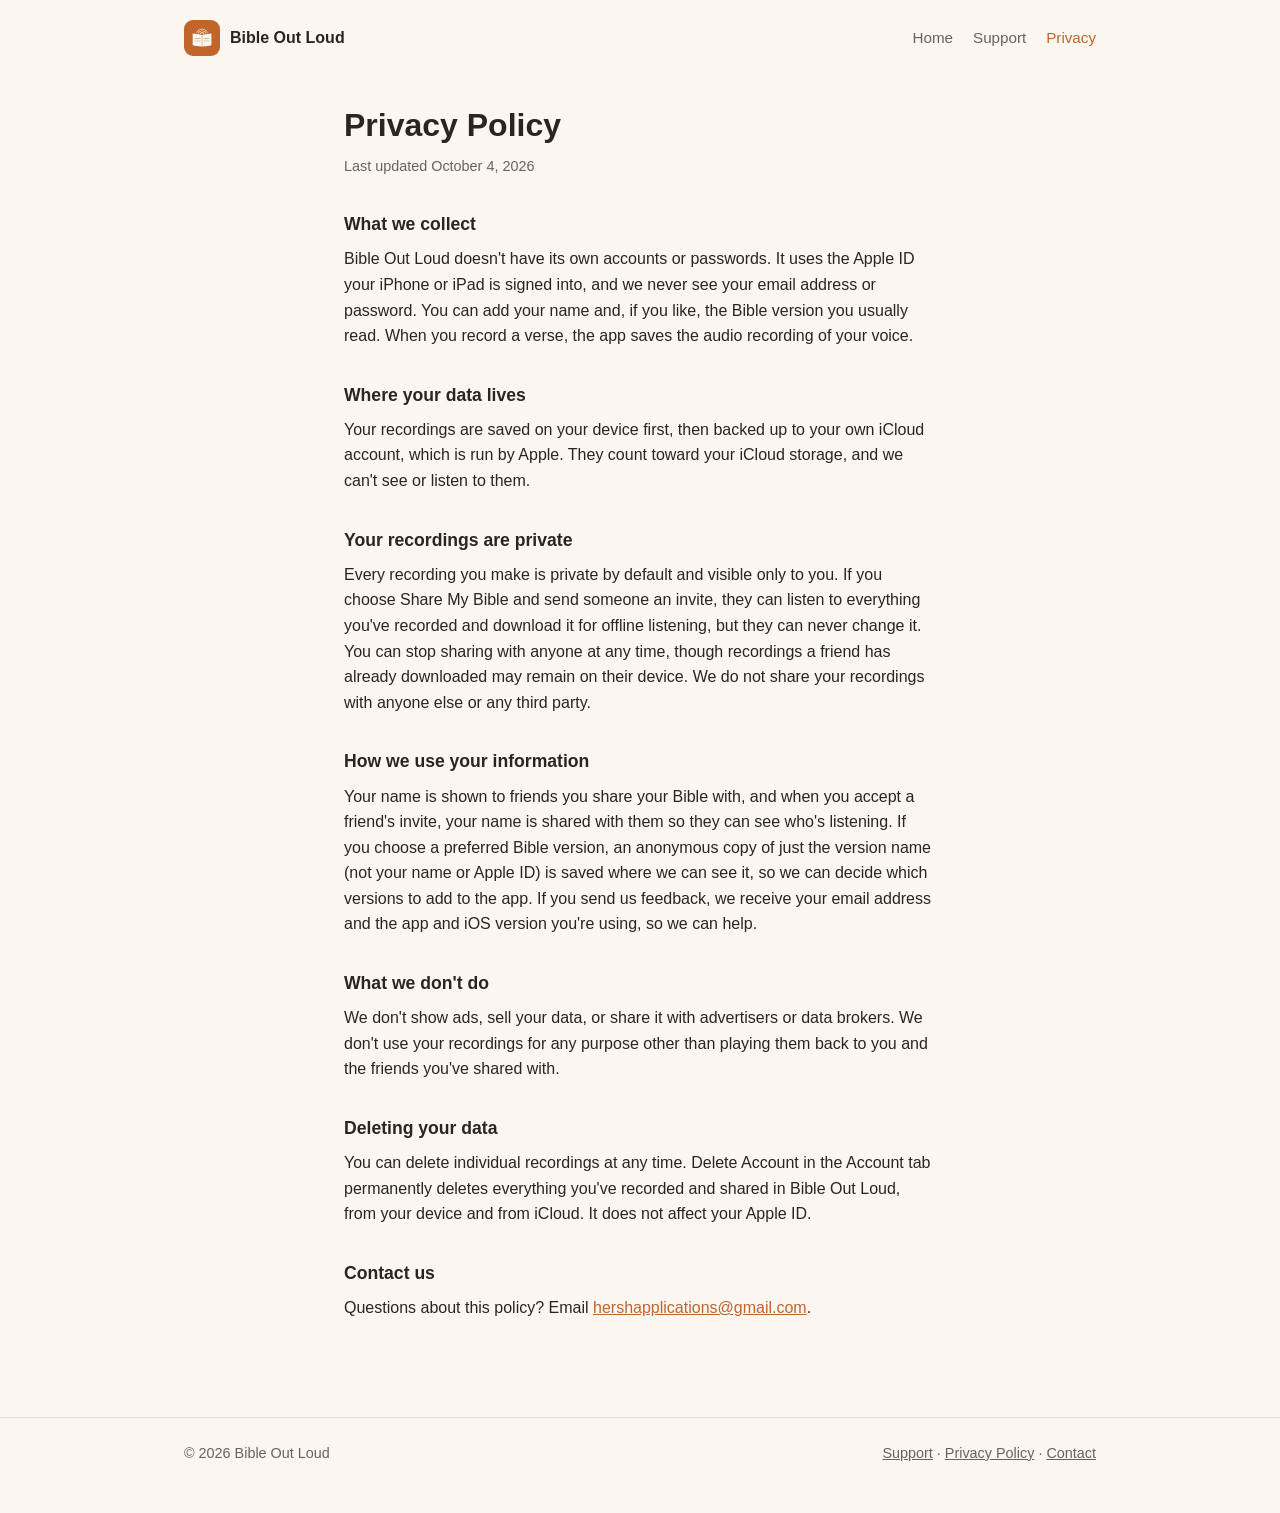
==== privacy/index.html @ 72a27f33 "Homepage, support page, and privacy policy at /privacy Not published yet: bibleoutloud.app must stay" ====
<!doctype html>
<html lang="en">
<head>
<meta charset="utf-8">
<meta name="viewport" content="width=device-width, initial-scale=1">
<title>Privacy Policy – Bible Out Loud</title>
<meta name="description" content="How Bible Out Loud handles your recordings and information.">
<meta property="og:title" content="Privacy Policy – Bible Out Loud">
<meta property="og:description" content="How Bible Out Loud handles your recordings and information.">
<meta property="og:image" content="https://bibleoutloud.app/assets/logo.png">
<link rel="icon" href="../assets/logo.png">
<link rel="apple-touch-icon" href="../assets/apple-touch-icon.png">
<link rel="stylesheet" href="../assets/site.css">
</head>
<body>
  <header class="site-header">
    <div class="wrap">
      <a class="brand" href="../"><img src="../assets/logo.png" alt=""> Bible Out Loud</a>
      <nav class="nav" aria-label="Main"><a href="../">Home</a><a href="../support/">Support</a><a href="../privacy/" aria-current="page">Privacy</a></nav>
    </div>
  </header>
  <main>
    <section class="page">
      <div class="wrap narrow">
        <h1>Privacy Policy</h1>
        <p class="updated">Last updated October 4, 2026</p>

        <h2>What we collect</h2>
        <p>Bible Out Loud doesn't have its own accounts or passwords. It uses the Apple ID your iPhone or iPad is signed into, and we never see your email address or password. You can add your name and, if you like, the Bible version you usually read. When you record a verse, the app saves the audio recording of your voice.</p>

        <h2>Where your data lives</h2>
        <p>Your recordings are saved on your device first, then backed up to your own iCloud account, which is run by Apple. They count toward your iCloud storage, and we can't see or listen to them.</p>

        <h2>Your recordings are private</h2>
        <p>Every recording you make is private by default and visible only to you. If you choose Share My Bible and send someone an invite, they can listen to everything you've recorded and download it for offline listening, but they can never change it. You can stop sharing with anyone at any time, though recordings a friend has already downloaded may remain on their device. We do not share your recordings with anyone else or any third party.</p>

        <h2>How we use your information</h2>
        <p>Your name is shown to friends you share your Bible with, and when you accept a friend's invite, your name is shared with them so they can see who's listening. If you choose a preferred Bible version, an anonymous copy of just the version name (not your name or Apple ID) is saved where we can see it, so we can decide which versions to add to the app. If you send us feedback, we receive your email address and the app and iOS version you're using, so we can help.</p>

        <h2>What we don't do</h2>
        <p>We don't show ads, sell your data, or share it with advertisers or data brokers. We don't use your recordings for any purpose other than playing them back to you and the friends you've shared with.</p>

        <h2>Deleting your data</h2>
        <p>You can delete individual recordings at any time. Delete Account in the Account tab permanently deletes everything you've recorded and shared in Bible Out Loud, from your device and from iCloud. It does not affect your Apple ID.</p>

        <h2>Contact us</h2>
        <p>Questions about this policy? Email <a href="mailto:hershapplications@gmail.com">hershapplications@gmail.com</a>.</p>
      </div>
    </section>
  </main>
  <footer class="site-footer">
    <div class="wrap">
      <span>© 2026 Bible Out Loud</span>
      <span><a href="../support/">Support</a> · <a href="../privacy/">Privacy Policy</a> · <a href="mailto:hershapplications@gmail.com">Contact</a></span>
    </div>
  </footer>
</body>
</html>
---- assets/site.css ----
:root {
  --primary: #C1652F;
  --primary-soft: rgba(193, 101, 47, 0.12);
  --background: #FAF6F0;
  --card: #FFFFFF;
  --text: #2B2521;
  --muted: rgba(43, 37, 33, 0.7);
  --line: rgba(43, 37, 33, 0.12);
}
@media (prefers-color-scheme: dark) {
  :root {
    --primary: #E08A55;
    --primary-soft: rgba(224, 138, 85, 0.16);
    --background: #1E1A17;
    --card: #2A2420;
    --text: #F3ECE4;
    --muted: rgba(243, 236, 228, 0.7);
    --line: rgba(243, 236, 228, 0.14);
  }
}
* { box-sizing: border-box; }
html { -webkit-text-size-adjust: 100%; }
body {
  margin: 0;
  background: var(--background);
  color: var(--text);
  font-family: -apple-system, BlinkMacSystemFont, "Segoe UI", Roboto, Helvetica, Arial, sans-serif;
  line-height: 1.6;
}
a { color: var(--primary); }
img { max-width: 100%; display: block; }

.wrap { max-width: 960px; margin: 0 auto; padding: 0 24px; }
.narrow { max-width: 640px; }

/* Header */
.site-header { padding: 20px 0; }
.site-header .wrap { display: flex; align-items: center; justify-content: space-between; gap: 16px; }
.brand { display: flex; align-items: center; gap: 10px; color: var(--text); text-decoration: none; font-weight: 700; white-space: nowrap; }
.brand img { width: 36px; height: 36px; border-radius: 9px; }
.nav { display: flex; gap: 20px; font-size: 0.95rem; }
.nav a { color: var(--muted); text-decoration: none; }
.nav a:hover, .nav a[aria-current="page"] { color: var(--primary); }

/* Hero */
.hero { text-align: center; padding: 48px 0 32px; }
.hero .icon { width: 112px; height: 112px; border-radius: 26px; margin: 0 auto 24px; box-shadow: 0 12px 32px rgba(193, 101, 47, 0.3); }
.hero h1 { font-size: clamp(2rem, 6vw, 3rem); font-weight: 800; margin: 0; line-height: 1.15; }
.tagline { color: var(--primary); font-style: italic; font-size: 1.2rem; margin: 8px 0 20px; }
.lead { font-size: 1.15rem; max-width: 560px; margin: 0 auto 28px; }
.store-button {
  display: inline-block; background: var(--primary); color: #fff; text-decoration: none;
  font-weight: 600; padding: 14px 28px; border-radius: 14px;
}
.store-button.pending { opacity: 0.85; cursor: default; }
.note { color: var(--muted); font-size: 0.9rem; margin-top: 12px; }

/* Features */
.features { display: grid; gap: 56px; padding: 48px 0; }
.feature { display: grid; grid-template-columns: 1fr 1fr; gap: 40px; align-items: center; }
.feature:nth-child(even) .feature-text { order: 2; }
.feature h2 { font-size: 1.6rem; margin: 0 0 8px; }
.feature p { margin: 0; color: var(--muted); font-size: 1.05rem; }
.feature img { width: 100%; max-width: 300px; margin: 0 auto; border-radius: 28px; border: 1px solid var(--line); box-shadow: 0 16px 40px rgba(0, 0, 0, 0.12); }

/* Cards */
.cards { display: grid; grid-template-columns: repeat(3, 1fr); gap: 20px; padding: 16px 0 56px; }
.card { background: var(--card); border: 1px solid var(--line); border-radius: 18px; padding: 24px; }
.card h3 { margin: 0 0 6px; font-size: 1.1rem; }
.card p { margin: 0; color: var(--muted); }

/* Text pages (privacy, support) */
.page { padding: 24px 0 80px; }
.page h1 { font-size: 2rem; font-weight: 800; margin: 0 0 4px; }
.updated { color: var(--muted); font-size: 0.9rem; margin: 0 0 40px; }
.page h2 { font-size: 1.1rem; font-weight: 600; margin: 32px 0 8px; }
.page p { margin: 0 0 16px; }

/* Footer */
.site-footer { border-top: 1px solid var(--line); padding: 24px 0 48px; color: var(--muted); font-size: 0.9rem; }
.site-footer .wrap { display: flex; flex-wrap: wrap; justify-content: space-between; gap: 12px; }
.site-footer a { color: var(--muted); }

@media (max-width: 720px) {
  .feature { grid-template-columns: 1fr; gap: 20px; text-align: center; }
  .feature:nth-child(even) .feature-text { order: 0; }
  .cards { grid-template-columns: 1fr; }
  .nav { gap: 12px; font-size: 0.9rem; }
  .brand img { width: 30px; height: 30px; }
}
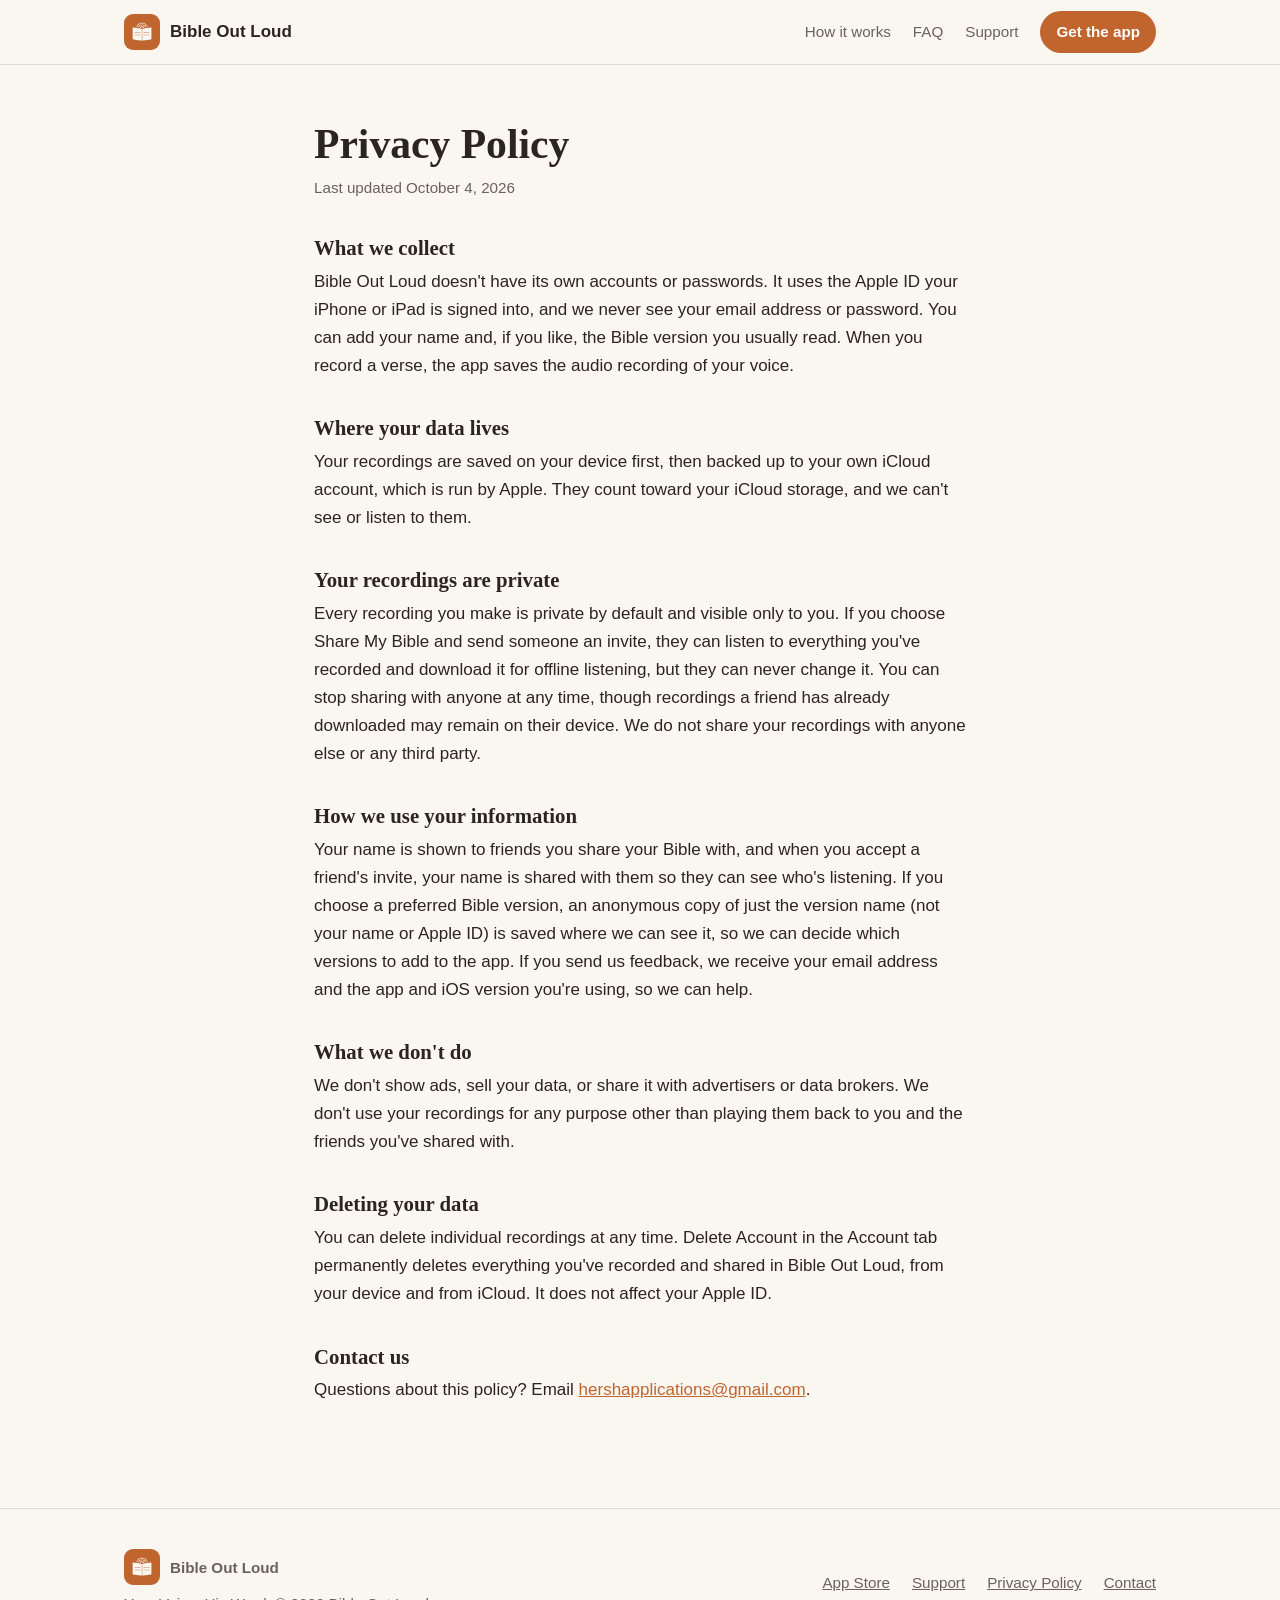
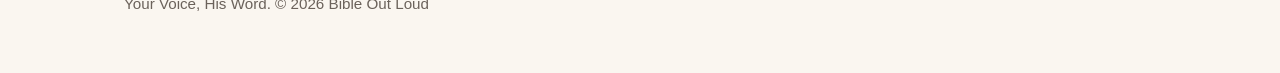
==== commit 6810ec95: "Redesign the website: new homepage, FAQ, pricing, SEO basics New homepage with how-it-works, feature" ====
--- a/privacy/index.html
+++ b/privacy/index.html
@@ -3,23 +3,34 @@
 <head>
 <meta charset="utf-8">
 <meta name="viewport" content="width=device-width, initial-scale=1">
-<title>Privacy Policy – Bible Out Loud</title>
-<meta name="description" content="How Bible Out Loud handles your recordings and information.">
-<meta property="og:title" content="Privacy Policy – Bible Out Loud">
-<meta property="og:description" content="How Bible Out Loud handles your recordings and information.">
-<meta property="og:image" content="https://bibleoutloud.app/assets/logo.png">
-<link rel="icon" href="../assets/logo.png">
-<link rel="apple-touch-icon" href="../assets/apple-touch-icon.png">
-<link rel="stylesheet" href="../assets/site.css">
+<title>Privacy Policy | Bible Out Loud</title>
+<meta name="description" content="How Bible Out Loud handles your recordings and information: stored on your device and in your own iCloud, private by default, never sold.">
+<link rel="canonical" href="https://bibleoutloud.app/privacy/">
+<meta name="apple-itunes-app" content="app-id=6800993231">
+<meta name="theme-color" content="#FAF6F0" media="(prefers-color-scheme: light)">
+<meta name="theme-color" content="#1E1A17" media="(prefers-color-scheme: dark)">
+<meta property="og:type" content="website">
+<meta property="og:site_name" content="Bible Out Loud">
+<meta property="og:url" content="https://bibleoutloud.app/privacy/">
+<meta property="og:title" content="Privacy Policy | Bible Out Loud">
+<meta property="og:description" content="How Bible Out Loud handles your recordings and information: stored on your device and in your own iCloud, private by default, never sold.">
+<meta property="og:image" content="https://bibleoutloud.app/assets/og-image.png">
+<meta property="og:image:width" content="1200">
+<meta property="og:image:height" content="630">
+<meta name="twitter:card" content="summary_large_image">
+<link rel="icon" href="/assets/logo.png">
+<link rel="apple-touch-icon" href="/assets/apple-touch-icon.png">
+<link rel="stylesheet" href="/assets/site.css">
 </head>
 <body>
+  <a class="skip" href="#main">Skip to content</a>
   <header class="site-header">
     <div class="wrap">
-      <a class="brand" href="../"><img src="../assets/logo.png" alt=""> Bible Out Loud</a>
-      <nav class="nav" aria-label="Main"><a href="../">Home</a><a href="../support/">Support</a><a href="../privacy/" aria-current="page">Privacy</a></nav>
+      <a class="brand" href="/"><img src="/assets/logo.png" alt="" width="36" height="36"> Bible Out Loud</a>
+      <nav class="nav" aria-label="Main"><a href="/#how-it-works" class="hide-small">How it works</a><a href="/#faq" class="hide-small">FAQ</a><a href="/support/">Support</a><a class="nav-cta" href="https://apps.apple.com/us/app/bible-out-loud/id6800993231">Get the app</a></nav>
     </div>
   </header>
-  <main>
+  <main id="main">
     <section class="page">
       <div class="wrap narrow">
         <h1>Privacy Policy</h1>
@@ -50,8 +61,11 @@
   </main>
   <footer class="site-footer">
     <div class="wrap">
-      <span>© 2026 Bible Out Loud</span>
-      <span><a href="../support/">Support</a> · <a href="../privacy/">Privacy Policy</a> · <a href="mailto:hershapplications@gmail.com">Contact</a></span>
+      <div>
+        <a class="brand" href="/"><img src="/assets/logo.png" alt="" width="36" height="36"> Bible Out Loud</a>
+        <p>Your Voice, His Word. © 2026 Bible Out Loud</p>
+      </div>
+      <nav aria-label="Footer"><a href="https://apps.apple.com/us/app/bible-out-loud/id6800993231">App Store</a><a href="/support/">Support</a><a href="/privacy/">Privacy Policy</a><a href="mailto:hershapplications@gmail.com">Contact</a></nav>
     </div>
   </footer>
 </body>
--- a/assets/site.css
+++ b/assets/site.css
@@ -1,90 +1,192 @@
+/* Bible Out Loud website styles.
+   Colors match the app: terracotta on cream, charcoal text. */
 :root {
   --primary: #C1652F;
-  --primary-soft: rgba(193, 101, 47, 0.12);
+  --primary-dark: #A4521F;
+  --primary-soft: #F4E3D6;
   --background: #FAF6F0;
+  --band: #F3ECE2;
   --card: #FFFFFF;
   --text: #2B2521;
-  --muted: rgba(43, 37, 33, 0.7);
+  --muted: #6B625B;
   --line: rgba(43, 37, 33, 0.12);
+  --on-primary: #FFFFFF;
+  --frame: #2B2521;
+  --serif: "Iowan Old Style", "Palatino Linotype", Palatino, "New York", ui-serif, Georgia, serif;
+  --sans: -apple-system, BlinkMacSystemFont, "Segoe UI", Roboto, Helvetica, Arial, sans-serif;
 }
 @media (prefers-color-scheme: dark) {
   :root {
     --primary: #E08A55;
-    --primary-soft: rgba(224, 138, 85, 0.16);
+    --primary-dark: #EBA070;
+    --primary-soft: #3A2A20;
     --background: #1E1A17;
+    --band: #25201C;
     --card: #2A2420;
     --text: #F3ECE4;
-    --muted: rgba(243, 236, 228, 0.7);
+    --muted: #B9AEA4;
     --line: rgba(243, 236, 228, 0.14);
+    --on-primary: #1E1A17;
+    --frame: #0F0D0B;
   }
 }
+
 * { box-sizing: border-box; }
-html { -webkit-text-size-adjust: 100%; }
+html { -webkit-text-size-adjust: 100%; scroll-behavior: smooth; }
+@media (prefers-reduced-motion: reduce) { html { scroll-behavior: auto; } }
 body {
   margin: 0;
   background: var(--background);
   color: var(--text);
-  font-family: -apple-system, BlinkMacSystemFont, "Segoe UI", Roboto, Helvetica, Arial, sans-serif;
-  line-height: 1.6;
+  font-family: var(--sans);
+  font-size: 1.0625rem;
+  line-height: 1.65;
 }
 a { color: var(--primary); }
-img { max-width: 100%; display: block; }
+img { max-width: 100%; height: auto; display: block; }
+h1, h2, h3 { font-family: var(--serif); line-height: 1.15; text-wrap: balance; }
+:focus-visible { outline: 3px solid var(--primary); outline-offset: 3px; border-radius: 6px; }
 
-.wrap { max-width: 960px; margin: 0 auto; padding: 0 24px; }
-.narrow { max-width: 640px; }
+.wrap { max-width: 1080px; margin: 0 auto; padding: 0 24px; }
+.narrow { max-width: 700px; }
+.skip { position: absolute; left: -999px; top: 8px; background: var(--card); padding: 8px 14px; border-radius: 8px; z-index: 20; }
+.skip:focus { left: 8px; }
 
 /* Header */
-.site-header { padding: 20px 0; }
-.site-header .wrap { display: flex; align-items: center; justify-content: space-between; gap: 16px; }
+.site-header { position: sticky; top: 0; z-index: 10; background: var(--background); border-bottom: 1px solid var(--line); }
+.site-header .wrap { display: flex; align-items: center; justify-content: space-between; gap: 16px; min-height: 64px; }
 .brand { display: flex; align-items: center; gap: 10px; color: var(--text); text-decoration: none; font-weight: 700; white-space: nowrap; }
 .brand img { width: 36px; height: 36px; border-radius: 9px; }
-.nav { display: flex; gap: 20px; font-size: 0.95rem; }
-.nav a { color: var(--muted); text-decoration: none; }
+.nav { display: flex; align-items: center; gap: 22px; font-size: 0.95rem; }
+.nav a { color: var(--muted); text-decoration: none; padding: 8px 0; }
 .nav a:hover, .nav a[aria-current="page"] { color: var(--primary); }
+.nav a.nav-cta { white-space: nowrap; background: var(--primary); color: var(--on-primary); font-weight: 600; padding: 8px 16px; border-radius: 999px; }
+.nav a.nav-cta:hover { background: var(--primary-dark); color: var(--on-primary); }
+
+/* Buttons */
+.store-button {
+  display: inline-flex; align-items: center; gap: 12px;
+  background: var(--text); color: var(--background); text-decoration: none;
+  padding: 11px 22px 11px 18px; border-radius: 14px; line-height: 1.15; text-align: left;
+}
+.store-button:hover { opacity: 0.88; }
+.store-button svg { width: 26px; height: 26px; flex: none; fill: currentColor; }
+.store-button small { display: block; font-size: 0.72rem; opacity: 0.85; }
+.store-button strong { display: block; font-size: 1.2rem; font-weight: 600; }
+.text-link { font-weight: 600; text-decoration: none; }
+.text-link:hover { text-decoration: underline; }
 
 /* Hero */
-.hero { text-align: center; padding: 48px 0 32px; }
-.hero .icon { width: 112px; height: 112px; border-radius: 26px; margin: 0 auto 24px; box-shadow: 0 12px 32px rgba(193, 101, 47, 0.3); }
-.hero h1 { font-size: clamp(2rem, 6vw, 3rem); font-weight: 800; margin: 0; line-height: 1.15; }
-.tagline { color: var(--primary); font-style: italic; font-size: 1.2rem; margin: 8px 0 20px; }
-.lead { font-size: 1.15rem; max-width: 560px; margin: 0 auto 28px; }
-.store-button {
-  display: inline-block; background: var(--primary); color: #fff; text-decoration: none;
-  font-weight: 600; padding: 14px 28px; border-radius: 14px;
+.hero { padding: 64px 0 72px; overflow: hidden; }
+.hero .wrap { display: grid; grid-template-columns: 1.15fr 0.85fr; gap: 48px; align-items: center; }
+.eyebrow { color: var(--primary); font-weight: 700; font-size: 0.85rem; letter-spacing: 0.08em; text-transform: uppercase; margin: 0 0 14px; }
+.hero h1 { font-size: clamp(2.4rem, 5.6vw, 3.9rem); font-weight: 700; margin: 0 0 12px; letter-spacing: -0.01em; }
+.tagline { font-family: var(--serif); color: var(--primary); font-style: italic; font-size: 1.45rem; margin: 0 0 20px; }
+.lead { font-size: 1.2rem; color: var(--muted); max-width: 34em; margin: 0 0 30px; }
+.cta-row { display: flex; flex-wrap: wrap; align-items: center; gap: 18px 24px; }
+.note { color: var(--muted); font-size: 0.92rem; margin: 16px 0 0; }
+
+/* Phone frame around screenshots */
+.phone { width: 100%; max-width: 290px; margin: 0 auto; background: var(--frame); padding: 9px; border-radius: 44px; box-shadow: 0 24px 60px rgba(43, 37, 33, 0.22); }
+.phone img { width: 100%; border-radius: 36px; }
+.hero .phone { max-width: 310px; transform: rotate(2deg); }
+
+/* Sections */
+.section { padding: 80px 0; }
+.band { background: var(--band); }
+.section-head { text-align: center; max-width: 640px; margin: 0 auto 48px; }
+.section-head h2, .feature h2, .closing h2 { font-size: clamp(1.8rem, 4vw, 2.5rem); font-weight: 700; margin: 0 0 12px; }
+.section-head p { color: var(--muted); margin: 0; font-size: 1.1rem; }
+
+/* How it works */
+.steps { display: grid; grid-template-columns: repeat(3, 1fr); gap: 24px; list-style: none; padding: 0; margin: 0; counter-reset: step; }
+.steps li { background: var(--card); border: 1px solid var(--line); border-radius: 20px; padding: 28px; counter-increment: step; }
+.steps li::before {
+  content: counter(step); display: grid; place-items: center; width: 40px; height: 40px; border-radius: 50%;
+  background: var(--primary); color: var(--on-primary); font-weight: 700; margin-bottom: 16px;
 }
-.store-button.pending { opacity: 0.85; cursor: default; }
-.note { color: var(--muted); font-size: 0.9rem; margin-top: 12px; }
+.steps h3, .card h3 { font-size: 1.25rem; margin: 0 0 8px; }
+.steps p, .card p { margin: 0; color: var(--muted); }
 
-/* Features */
-.features { display: grid; gap: 56px; padding: 48px 0; }
-.feature { display: grid; grid-template-columns: 1fr 1fr; gap: 40px; align-items: center; }
+/* Feature rows */
+.features { display: grid; gap: 88px; }
+.feature { display: grid; grid-template-columns: 1fr 1fr; gap: 56px; align-items: center; }
 .feature:nth-child(even) .feature-text { order: 2; }
-.feature h2 { font-size: 1.6rem; margin: 0 0 8px; }
-.feature p { margin: 0; color: var(--muted); font-size: 1.05rem; }
-.feature img { width: 100%; max-width: 300px; margin: 0 auto; border-radius: 28px; border: 1px solid var(--line); box-shadow: 0 16px 40px rgba(0, 0, 0, 0.12); }
+.feature p { color: var(--muted); font-size: 1.1rem; margin: 0 0 14px; }
+.checks { list-style: none; padding: 0; margin: 18px 0 0; display: grid; gap: 10px; }
+.checks li { padding-left: 32px; position: relative; }
+.checks li::before {
+  content: ""; position: absolute; left: 0; top: 0.2em; width: 21px; height: 21px; border-radius: 50%;
+  background: var(--primary) url("data:image/svg+xml,%3Csvg xmlns='http://www.w3.org/2000/svg' viewBox='0 0 24 24' fill='none' stroke='white' stroke-width='3.2' stroke-linecap='round' stroke-linejoin='round'%3E%3Cpath d='M6 12.5l4 4 8-9'/%3E%3C/svg%3E") center / 14px no-repeat;
+}
 
 /* Cards */
-.cards { display: grid; grid-template-columns: repeat(3, 1fr); gap: 20px; padding: 16px 0 56px; }
-.card { background: var(--card); border: 1px solid var(--line); border-radius: 18px; padding: 24px; }
-.card h3 { margin: 0 0 6px; font-size: 1.1rem; }
-.card p { margin: 0; color: var(--muted); }
+.cards { display: grid; grid-template-columns: repeat(3, 1fr); gap: 24px; }
+.card { background: var(--card); border: 1px solid var(--line); border-radius: 20px; padding: 28px; }
+
+/* Verse quote */
+.verse { text-align: center; padding: 72px 0; }
+.verse blockquote { font-family: var(--serif); font-size: clamp(1.5rem, 3.4vw, 2.1rem); font-style: italic; line-height: 1.4; margin: 0 auto 14px; max-width: 760px; text-wrap: balance; }
+.verse cite { color: var(--primary); font-style: normal; font-weight: 600; }
+
+/* Pricing */
+.pricing { display: grid; grid-template-columns: repeat(2, 1fr); gap: 24px; max-width: 820px; margin: 0 auto; }
+.price { background: var(--card); border: 1px solid var(--line); border-radius: 20px; padding: 32px; }
+.price.featured { border: 2px solid var(--primary); }
+.price h3 { font-size: 1.25rem; margin: 0 0 6px; }
+.price .amount { font-family: var(--serif); font-size: 2.6rem; font-weight: 700; line-height: 1.1; margin: 0; }
+.price .amount span { font-family: var(--sans); font-size: 1rem; font-weight: 400; color: var(--muted); }
+
+/* FAQ */
+.faq { max-width: 760px; margin: 0 auto; }
+.faq details { border-bottom: 1px solid var(--line); }
+.faq summary { cursor: pointer; list-style: none; padding: 20px 40px 20px 0; font-weight: 600; font-size: 1.1rem; position: relative; }
+.faq summary::-webkit-details-marker { display: none; }
+.faq summary::after { content: "+"; position: absolute; right: 6px; top: 50%; transform: translateY(-50%); color: var(--primary); font-size: 1.6rem; font-weight: 400; }
+.faq details[open] summary::after { content: "–"; }
+.faq details p { margin: 0 0 20px; color: var(--muted); }
+
+/* Closing call to action */
+.closing { background: var(--primary); color: #fff; text-align: center; padding: 80px 0; }
+.closing h2 { color: #fff; }
+.closing p { margin: 0 auto 28px; max-width: 520px; font-size: 1.15rem; }
+.closing .cta-row { justify-content: center; }
+.closing .store-button { background: #FAF6F0; color: #2B2521; }
+.qr { display: flex; align-items: center; gap: 14px; text-align: left; font-size: 0.95rem; }
+.qr img { width: 92px; height: 92px; border-radius: 12px; background: #fff; padding: 6px; }
+@media (prefers-color-scheme: dark) { .closing { background: #A4521F; } }
 
 /* Text pages (privacy, support) */
-.page { padding: 24px 0 80px; }
-.page h1 { font-size: 2rem; font-weight: 800; margin: 0 0 4px; }
-.updated { color: var(--muted); font-size: 0.9rem; margin: 0 0 40px; }
-.page h2 { font-size: 1.1rem; font-weight: 600; margin: 32px 0 8px; }
+.page { padding: 56px 0 88px; }
+.page h1 { font-size: clamp(2rem, 5vw, 2.6rem); font-weight: 700; margin: 0 0 6px; }
+.updated { color: var(--muted); font-size: 0.95rem; margin: 0 0 40px; }
+.page h2 { font-size: 1.3rem; font-weight: 700; margin: 36px 0 8px; }
 .page p { margin: 0 0 16px; }
 
 /* Footer */
-.site-footer { border-top: 1px solid var(--line); padding: 24px 0 48px; color: var(--muted); font-size: 0.9rem; }
-.site-footer .wrap { display: flex; flex-wrap: wrap; justify-content: space-between; gap: 12px; }
+.site-footer { border-top: 1px solid var(--line); padding: 40px 0 56px; color: var(--muted); font-size: 0.95rem; }
+.site-footer .wrap { display: flex; flex-wrap: wrap; justify-content: space-between; gap: 20px; }
+.site-footer .brand { margin-bottom: 6px; }
+.site-footer p { margin: 0; }
+.site-footer nav { display: flex; flex-wrap: wrap; gap: 8px 22px; align-items: center; }
 .site-footer a { color: var(--muted); }
+.site-footer a:hover { color: var(--primary); }
 
-@media (max-width: 720px) {
-  .feature { grid-template-columns: 1fr; gap: 20px; text-align: center; }
+@media (max-width: 820px) {
+  .hero { padding: 40px 0 56px; }
+  .hero .wrap { grid-template-columns: 1fr; text-align: center; gap: 40px; }
+  .lead { margin-left: auto; margin-right: auto; }
+  .cta-row { justify-content: center; }
+  .section { padding: 60px 0; }
+  .steps, .cards, .pricing { grid-template-columns: 1fr; }
+  .features { gap: 64px; }
+  .feature { grid-template-columns: 1fr; gap: 28px; }
   .feature:nth-child(even) .feature-text { order: 0; }
-  .cards { grid-template-columns: 1fr; }
-  .nav { gap: 12px; font-size: 0.9rem; }
-  .brand img { width: 30px; height: 30px; }
+  .nav { gap: 14px; }
+  .nav a.hide-small { display: none; }
+  .qr { display: none; }
 }
+@media (max-width: 480px) {
+  .nav a:not(.nav-cta) { display: none; }
+  .site-header .wrap { padding: 0 16px; }
+}
